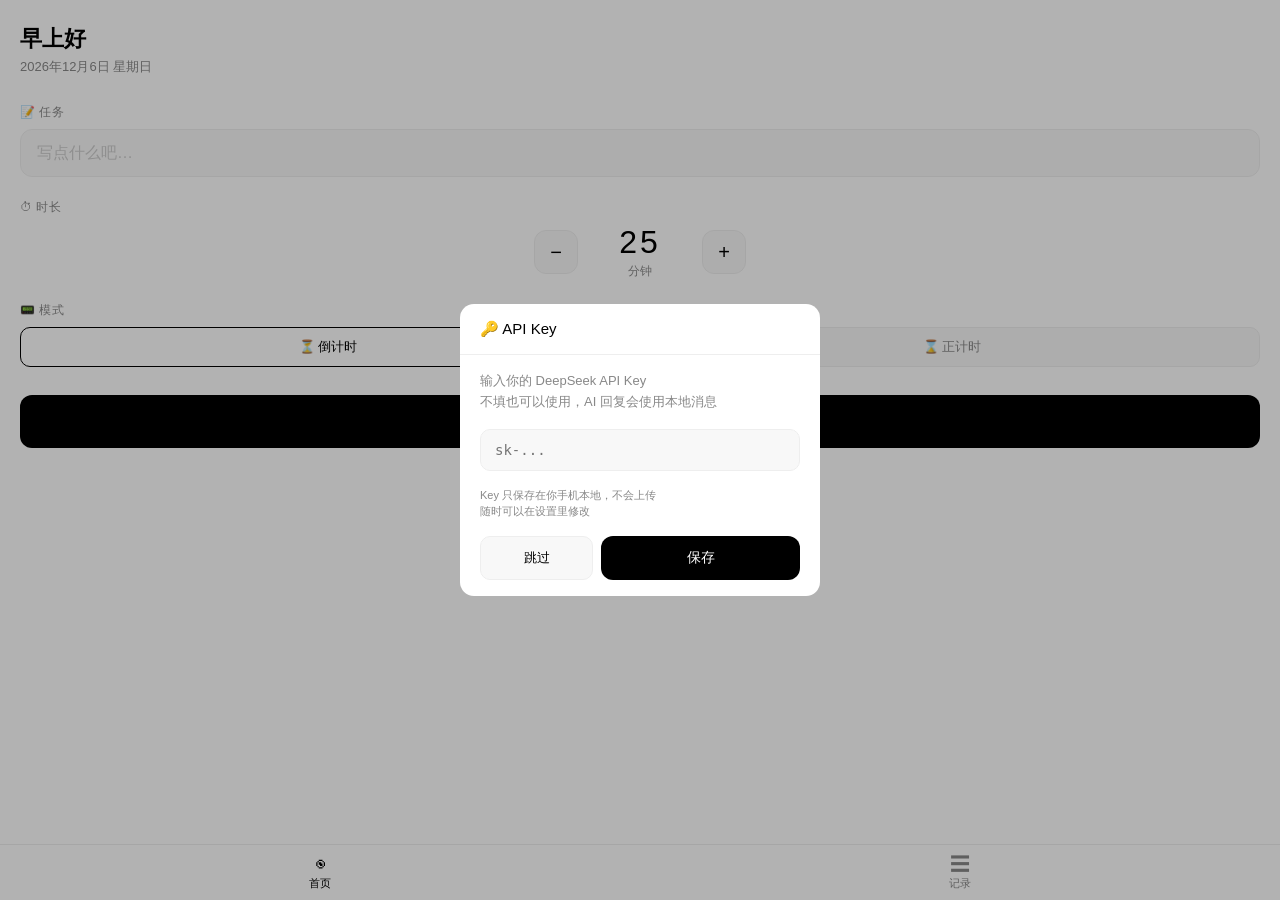
==== index.html @ fe5e8c24 "初始版本：计时陪伴PWA" ====
<!DOCTYPE html>
<html lang="zh-CN">
<head>
  <meta charset="UTF-8">
  <meta name="viewport" content="width=device-width, initial-scale=1.0, maximum-scale=1.0, user-scalable=no, viewport-fit=cover">
  <meta name="theme-color" content="#FFFFFF">
  <meta name="apple-mobile-web-app-capable" content="yes">
  <meta name="apple-mobile-web-app-status-bar-style" content="default">
  <link rel="manifest" href="manifest.json">
  <title>专注伴伴</title>
  <link rel="stylesheet" href="css/style.css">
</head>
<body>

  <!-- ===== 横屏提示 ===== -->
  <div class="rotate-hint" id="rotate-hint">
    <div class="rotate-icon">📱</div>
    <div class="rotate-text">请将手机横屏<br>获得更好的专注体验</div>
  </div>

  <!-- ============================================================
       API Key 输入弹窗（首次启动自动弹出）
       ============================================================ -->
  <div class="modal-overlay" id="apikey-modal">
    <div class="modal-box">
      <div class="modal-header">
        <span>🔑 API Key</span>
      </div>
      <div class="modal-body">
        <div class="apikey-desc">
          输入你的 DeepSeek API Key<br>
          不填也可以使用，AI 回复会使用本地消息
        </div>
        <input class="apikey-input" id="apikey-input" type="text" placeholder="sk-..." autocomplete="off">
        <div class="apikey-hint">
          Key 只保存在你手机本地，不会上传<br>
          随时可以在设置里修改
        </div>
        <div class="apikey-actions">
          <button class="btn-secondary" id="apikey-skip">跳过</button>
          <button class="btn-primary" id="apikey-save">保存</button>
        </div>
      </div>
    </div>
  </div>

  <!-- ============================================================
       首页 - 设置任务
       ============================================================ -->
  <div class="page active" id="page-home">
    <div class="page-content">
      <div class="home-greeting" id="home-greeting">早上好</div>
      <div class="home-date" id="home-date">2026年6月16日</div>

      <div class="input-group">
        <div class="input-label">📝 任务</div>
        <input class="input-field" id="task-input" type="text" placeholder="写点什么吧…" autocomplete="off">
      </div>

      <div class="input-group">
        <div class="input-label">⏱ 时长</div>
        <div class="duration-row">
          <button class="duration-btn" id="duration-down">−</button>
          <div style="text-align:center;">
            <div class="duration-display" id="duration-display">25</div>
            <div class="duration-unit">分钟</div>
          </div>
          <button class="duration-btn" id="duration-up">+</button>
          <input type="hidden" id="duration-input" value="25">
        </div>
      </div>

      <div class="input-group">
        <div class="input-label">📟 模式</div>
        <div class="mode-toggle">
          <button class="mode-btn active" data-mode="countdown">⏳ 倒计时</button>
          <button class="mode-btn" data-mode="countup">⌛ 正计时</button>
        </div>
      </div>

      <button class="btn-primary" id="btn-start">开始专注</button>
    </div>

    <div class="bottom-nav">
      <button class="nav-item active" data-page="home">
        <span class="nav-icon">◉</span>
        <span>首页</span>
      </button>
      <button class="nav-item" data-page="records">
        <span class="nav-icon">☰</span>
        <span>记录</span>
      </button>
    </div>
  </div>

  <!-- ============================================================
       计时页 - 只有时间
       ============================================================ -->
  <div class="page" id="page-timer">
    <div class="timer-screen" id="timer-screen">
      <div class="timer-main-time pulse" id="timer-display">25:00</div>
      <div class="timer-status-line" id="timer-status-line"></div>
    </div>
    <!-- Tap area to show exit button -->
    <div class="timer-exit-area" id="timer-exit-area"></div>
    <button class="timer-exit-btn" id="timer-end">✕</button>
    <!-- AI 气泡 -->
    <div class="bubble-container" id="bubble-container"></div>
  </div>

  <!-- ============================================================
       结束页 - 保存记录
       ============================================================ -->
  <div class="page" id="page-end">
    <div class="page-content">
      <div style="text-align:center;margin:16px 0 20px;">
        <div style="font-size:32px;margin-bottom:4px;">✓</div>
        <div style="font-size:18px;font-weight:500;">完成</div>
      </div>

      <div class="end-card">
        <div class="end-stat-row">
          <span class="end-stat-label">任务</span>
          <span class="end-stat-value" id="end-task">-</span>
        </div>
        <div class="end-stat-row">
          <span class="end-stat-label">时长</span>
          <span class="end-stat-value" id="end-duration">-</span>
        </div>
        <div class="end-stat-row">
          <span class="end-stat-label">状态</span>
          <span class="end-stat-value" id="end-mode">-</span>
        </div>
        <div class="end-stat-row" style="border-bottom:none;">
          <span class="end-stat-label">AI 陪伴</span>
          <span class="end-stat-value" id="end-bubble-count">-</span>
        </div>
      </div>

      <div class="end-card">
        <div style="font-size:13px;font-weight:500;margin-bottom:8px;color:var(--gray-400);">💬 聊天记录</div>
        <div class="end-chat-preview" id="end-chat-log">
          <div style="color:var(--text-light);text-align:center;">暂无 AI 回复</div>
        </div>
      </div>

      <div class="end-actions">
        <button class="btn-primary" id="end-save" data-result="">保存记录</button>
        <button class="btn-secondary" id="end-again">再来</button>
      </div>
    </div>

    <div class="bottom-nav">
      <button class="nav-item" data-page="home">
        <span class="nav-icon">◉</span>
        <span>首页</span>
      </button>
      <button class="nav-item" data-page="records">
        <span class="nav-icon">☰</span>
        <span>记录</span>
      </button>
    </div>
  </div>

  <!-- ============================================================
       记录页
       ============================================================ -->
  <div class="page" id="page-records">
    <div class="page-content">
      <div style="font-size:18px;font-weight:600;margin-bottom:4px;">记录</div>
      <div style="font-size:12px;color:var(--text-light);margin-bottom:20px;">每一次专注都会被记住</div>

      <div class="records-header">
        <button class="records-tab active" data-records-tab="week">本周</button>
        <button class="records-tab" data-records-tab="month">本月</button>
        <button class="records-tab" data-records-tab="all">全部</button>
      </div>

      <div class="records-summary">
        <div class="summary-card">
          <div class="summary-num" id="records-count">0</div>
          <div class="summary-label" id="records-count-label">本周完成</div>
        </div>
        <div class="summary-card">
          <div class="summary-num" id="records-time">0分</div>
          <div class="summary-label">专注时长</div>
        </div>
      </div>

      <div class="records-list" id="records-list">
        <div class="record-empty">还没有记录<br>开始一次专注吧</div>
      </div>
    </div>

    <div class="bottom-nav">
      <button class="nav-item" data-page="home">
        <span class="nav-icon">◉</span>
        <span>首页</span>
      </button>
      <button class="nav-item active" data-page="records">
        <span class="nav-icon">☰</span>
        <span>记录</span>
      </button>
    </div>
  </div>

  <!-- ===== 聊天记录弹窗 ===== -->
  <div class="modal-overlay" id="chat-modal">
    <div class="modal-box">
      <div class="modal-header">
        <span>💬 AI 陪伴记录</span>
        <button class="modal-close" id="chat-modal-close">✕</button>
      </div>
      <div class="modal-body"></div>
    </div>
  </div>

  <!-- ===== Scripts ===== -->
  <script src="js/config.js"></script>
  <script src="js/app.js"></script>

</body>
</html>
---- css/style.css ----
/* ===== 基础 ===== */
*, *::before, *::after { box-sizing: border-box; margin: 0; padding: 0; }
html, body {
  height: 100%; width: 100%;
  font-family: -apple-system, BlinkMacSystemFont, 'Segoe UI', 'PingFang SC', 'Hiragino Sans GB', sans-serif;
  background: #FFFFFF;
  color: #000000;
  -webkit-tap-highlight-color: transparent;
  overflow: hidden;
}

/* ===== 页面容器 ===== */
.page {
  display: none;
  position: fixed; inset: 0;
  flex-direction: column;
  background: #FFFFFF;
  z-index: 1;
}
.page.active { display: flex; }
.page-content {
  flex: 1; overflow-y: auto;
  padding: 24px 20px;
  -webkit-overflow-scrolling: touch;
}

/* ===== 黑白灰配色 ===== */
:root {
  --bg: #FFFFFF;
  --card: #FFFFFF;
  --gray-50: #F8F8F8;
  --gray-100: #EEEEEE;
  --gray-200: #DDDDDD;
  --gray-300: #AAAAAA;
  --gray-400: #888888;
  --gray-500: #666666;
  --gray-600: #444444;
  --text: #000000;
  --text-light: #888888;
  --border: #EEEEEE;
  --shadow: 0 1px 8px rgba(0,0,0,0.04);
  --radius: 14px;
}

/* ===== 底部导航 ===== */
.bottom-nav {
  display: flex; justify-content: space-around; align-items: center;
  height: 56px; padding-bottom: env(safe-area-inset-bottom, 0);
  background: #FFFFFF; border-top: 1px solid var(--border);
  flex-shrink: 0;
}
.nav-item {
  display: flex; flex-direction: column; align-items: center; gap: 2px;
  font-size: 11px; color: var(--text-light);
  background: none; border: none; padding: 6px 16px; cursor: pointer;
  transition: color 0.2s;
}
.nav-item .nav-icon { font-size: 20px; line-height: 1; }
.nav-item.active { color: #000000; }

/* ===== 首页 ===== */
.home-greeting {
  font-size: 22px; font-weight: 600; margin-bottom: 4px; color: #000;
}
.home-date {
  font-size: 13px; color: var(--text-light); margin-bottom: 28px;
}
.input-group {
  margin-bottom: 22px;
}
.input-label {
  font-size: 12px; color: var(--gray-400); margin-bottom: 8px; font-weight: 500;
  letter-spacing: 0.5px;
}
.input-field {
  width: 100%; padding: 14px 16px;
  border: 1px solid var(--border); border-radius: 12px;
  font-size: 16px; color: #000; background: var(--gray-50);
  outline: none; transition: all 0.2s;
}
.input-field:focus { border-color: #000; background: #fff; }
.input-field::placeholder { color: #CCC; }

/* ===== 时长选择器 ===== */
.duration-row {
  display: flex; align-items: center; gap: 12px;
  justify-content: center;
}
.duration-btn {
  width: 44px; height: 44px;
  border: 1px solid var(--border); border-radius: 12px;
  background: var(--gray-50); color: #000;
  font-size: 20px; cursor: pointer; display: flex;
  align-items: center; justify-content: center;
  transition: all 0.2s; font-weight: 300;
}
.duration-btn:active { background: var(--gray-100); }
.duration-display {
  font-size: 32px; font-weight: 300; letter-spacing: 3px;
  min-width: 100px; text-align: center; color: #000;
}
.duration-unit {
  font-size: 12px; color: var(--text-light); margin-top: 2px;
}

/* ===== 模式切换 ===== */
.mode-toggle {
  display: flex; gap: 8px; margin-bottom: 28px;
}
.mode-btn {
  flex: 1; padding: 10px; text-align: center;
  border: 1px solid var(--border); border-radius: 10px;
  background: var(--gray-50); color: var(--text-light); font-size: 13px;
  cursor: pointer; transition: all 0.2s;
}
.mode-btn.active {
  border-color: #000; color: #000;
  background: #fff;
}

/* ===== 按钮 ===== */
.btn-primary {
  width: 100%; padding: 16px;
  background: #000;
  border: none; border-radius: 12px;
  color: #fff; font-size: 16px; font-weight: 500;
  cursor: pointer; transition: all 0.2s;
}
.btn-primary:active { opacity: 0.8; transform: scale(0.97); }
.btn-secondary {
  padding: 12px 24px;
  background: var(--gray-50); border: 1px solid var(--border);
  border-radius: 10px; color: #000; font-size: 14px;
  cursor: pointer; transition: all 0.2s;
}
.btn-secondary:active { background: var(--gray-100); }

/* ===== 计时页 - ONLY TIME ===== */
#page-timer {
  background: #FFFFFF;
}
.timer-screen {
  position: fixed; inset: 0;
  display: flex; align-items: center; justify-content: center;
  background: #FFFFFF; overflow: hidden;
}
.timer-main-time {
  font-size: min(20vw, 20vh, 160px);
  font-weight: 200;
  letter-spacing: 4px;
  color: #000;
  line-height: 1;
  font-variant-numeric: tabular-nums;
  font-family: -apple-system, 'Helvetica Neue', 'SF Pro Display', sans-serif;
  text-align: center;
  user-select: none;
}
/* Subtle breathing animation */
@keyframes timerPulse {
  0%, 100% { opacity: 1; }
  50% { opacity: 0.85; }
}
.timer-main-time.pulse {
  animation: timerPulse 3s ease-in-out infinite;
}

/* Timer exit button - tiny, appears on tap */
.timer-exit-area {
  position: fixed; inset: 0; z-index: 5; cursor: pointer;
}
.timer-exit-btn {
  position: fixed; top: 16px; right: 16px; z-index: 20;
  width: 36px; height: 36px; border-radius: 50%;
  background: var(--gray-50); border: 1px solid var(--border);
  color: #000; font-size: 16px; cursor: pointer;
  display: flex; align-items: center; justify-content: center;
  opacity: 0; transition: opacity 0.3s;
}
.timer-exit-btn.show { opacity: 1; }
.timer-exit-btn:active { background: var(--gray-100); }

/* Timer status text (tiny, below time) */
.timer-status-line {
  position: fixed; bottom: 40px; left: 0; right: 0;
  text-align: center; font-size: 11px; color: var(--text-light);
  letter-spacing: 2px; font-weight: 400;
  pointer-events: none;
}

/* ===== AI 气泡容器 ===== */
.bubble-container {
  position: fixed; bottom: 60px; left: 0; right: 0;
  height: 50vh; pointer-events: none; overflow: hidden;
  z-index: 10;
}
.bubble {
  position: absolute; left: 50%; transform: translateX(-50%);
  max-width: 72%; min-width: 60px;
  padding: 10px 18px; border-radius: 18px;
  background: var(--gray-50); box-shadow: var(--shadow);
  font-size: 14px; line-height: 1.4; color: #000;
  pointer-events: auto; cursor: pointer;
  opacity: 0;
  animation: bubbleFloat 10s ease-out forwards;
  white-space: pre-wrap; text-align: center;
}
@keyframes bubbleFloat {
  0%   { opacity: 0; transform: translateX(-50%) translateY(40px); }
  6%   { opacity: 1; transform: translateX(-50%) translateY(0); }
  70%  { opacity: 1; }
  100% { opacity: 0; transform: translateX(-50%) translateY(-250px); }
}

/* ===== 聊天记录弹窗 ===== */
.modal-overlay {
  display: none; position: fixed; inset: 0;
  background: rgba(0,0,0,0.3); z-index: 100;
  justify-content: center; align-items: center;
  padding: 20px;
}
.modal-overlay.open { display: flex; }
.modal-box {
  background: #fff; border-radius: var(--radius);
  width: 100%; max-width: 400px; max-height: 70vh;
  display: flex; flex-direction: column; overflow: hidden;
}
.modal-header {
  padding: 16px 20px; border-bottom: 1px solid var(--border);
  font-size: 15px; font-weight: 500;
  display: flex; justify-content: space-between; align-items: center;
}
.modal-close {
  background: none; border: none; font-size: 18px; color: var(--text-light);
  cursor: pointer; padding: 4px;
}
.modal-body {
  padding: 16px 20px; overflow-y: auto; flex: 1;
}
.chat-msg {
  margin-bottom: 10px; padding: 10px 14px;
  border-radius: 12px; font-size: 14px; line-height: 1.5;
}
.chat-msg.ai {
  background: var(--gray-50); color: #000;
  margin-right: 32px; border-bottom-left-radius: 4px;
}
.chat-msg.time {
  font-size: 11px; color: var(--text-light); margin-top: 4px;
}

/* ===== API Key 弹窗 ===== */
#apikey-modal .modal-box { max-width: 360px; }
.apikey-desc {
  font-size: 13px; color: var(--text-light); line-height: 1.6;
  margin-bottom: 16px;
}
.apikey-input {
  width: 100%; padding: 12px 14px;
  border: 1px solid var(--border); border-radius: 10px;
  font-size: 14px; color: #000; background: var(--gray-50);
  outline: none; font-family: monospace; margin-bottom: 16px;
}
.apikey-input:focus { border-color: #000; }
.apikey-hint {
  font-size: 11px; color: var(--text-light); margin-bottom: 16px;
  line-height: 1.5;
}
.apikey-actions {
  display: flex; gap: 8px;
}
.apikey-actions .btn-primary { flex: 2; font-size: 14px; padding: 12px; }
.apikey-actions .btn-secondary { flex: 1; font-size: 13px; padding: 12px; }

/* ===== 结束页 ===== */
.end-card {
  background: var(--gray-50); border-radius: var(--radius);
  padding: 20px; margin-bottom: 12px;
}
.end-stat-row {
  display: flex; justify-content: space-between; padding: 8px 0;
  border-bottom: 1px solid var(--border); font-size: 14px;
}
.end-stat-row:last-child { border-bottom: none; }
.end-stat-label { color: var(--text-light); }
.end-stat-value { font-weight: 500; color: #000; }
.end-chat-preview {
  max-height: 180px; overflow-y: auto;
  background: #fff; border-radius: 10px; padding: 12px;
  margin-top: 10px; font-size: 13px; line-height: 1.6;
  color: var(--text-light);
}
.end-actions {
  display: flex; gap: 10px; margin-top: 16px;
}
.end-actions .btn-primary { flex: 2; }
.end-actions .btn-secondary { flex: 1; }

/* ===== 记录页 ===== */
.records-header {
  display: flex; gap: 6px; margin-bottom: 20px;
}
.records-tab {
  flex: 1; padding: 10px; text-align: center;
  border: 1px solid var(--border); border-radius: 10px;
  background: var(--gray-50); color: var(--text-light); font-size: 13px;
  cursor: pointer; transition: all 0.2s;
}
.records-tab.active {
  border-color: #000; color: #000;
  background: #fff;
}
.records-summary {
  display: grid; grid-template-columns: 1fr 1fr; gap: 10px;
  margin-bottom: 20px;
}
.summary-card {
  background: var(--gray-50); border-radius: 12px; padding: 16px;
  text-align: center;
}
.summary-num {
  font-size: 28px; font-weight: 300; color: #000;
  line-height: 1.2;
}
.summary-label {
  font-size: 11px; color: var(--text-light); margin-top: 4px;
}
.records-list {
  display: flex; flex-direction: column; gap: 6px; padding-bottom: 20px;
}
.record-item {
  background: var(--gray-50); border-radius: 10px; padding: 12px 14px;
  display: flex; justify-content: space-between; align-items: center;
  cursor: pointer;
}
.record-left { flex: 1; }
.record-task {
  font-size: 14px; font-weight: 500; margin-bottom: 2px; color: #000;
}
.record-meta {
  font-size: 11px; color: var(--text-light);
}
.record-duration {
  font-size: 16px; font-weight: 300; color: #000;
  white-space: nowrap;
}
.record-empty {
  text-align: center; padding: 40px 20px; color: var(--text-light);
  font-size: 14px; line-height: 1.6;
}

/* ===== 通用工具 ===== */
.fade-in { animation: fadeIn 0.3s ease; }
@keyframes fadeIn { from { opacity: 0; transform: translateY(6px); } to { opacity: 1; transform: translateY(0); } }

/* ===== 横屏提示 ===== */
.rotate-hint {
  display: none; position: fixed; inset: 0; z-index: 200;
  background: #fff; justify-content: center; align-items: center;
  flex-direction: column; gap: 12px; padding: 40px;
  text-align: center;
}
.rotate-hint.show { display: flex; }
.rotate-icon { font-size: 40px; animation: rotatePhone 2s ease infinite; }
@keyframes rotatePhone {
  0%, 100% { transform: rotate(0deg); }
  50% { transform: rotate(90deg); }
}
.rotate-text { font-size: 14px; color: var(--text-light); line-height: 1.6; }
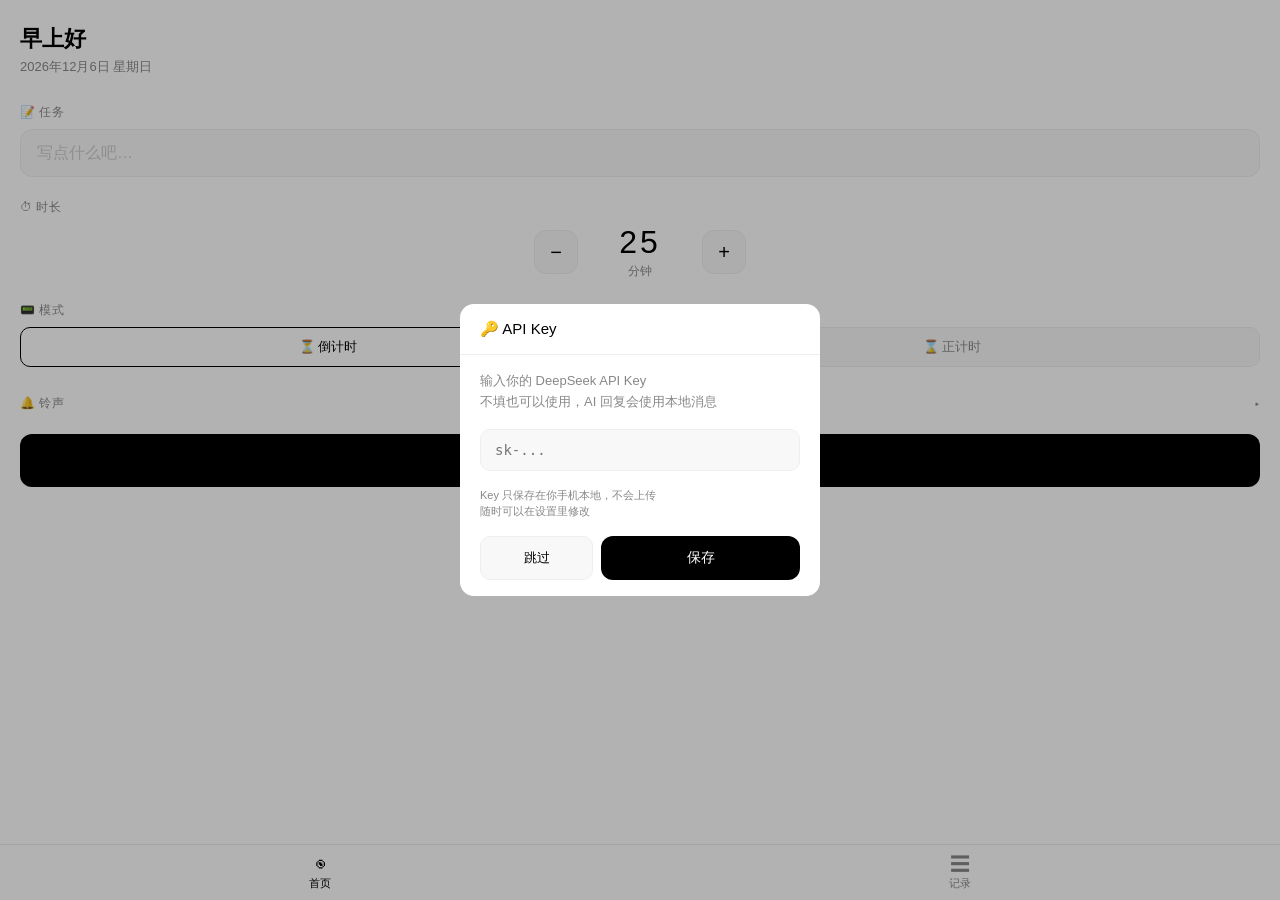
==== commit b860485b: "feat: 添加自定义铃声功能 - 默认 Web Audio API 双音叮咚铃声（无需音频文件） - 支持上传自定义 MP3/WAV/M4A 铃声（存储于 localStorage） - 可折叠铃声" ====
--- a/index.html
+++ b/index.html
@@ -12,10 +12,11 @@
 </head>
 <body>
 
-  <!-- ===== 横屏提示 ===== -->
+  <!-- ===== 横屏提示（不遮拦，仅建议） ===== -->
   <div class="rotate-hint" id="rotate-hint">
-    <div class="rotate-icon">📱</div>
-    <div class="rotate-text">请将手机横屏<br>获得更好的专注体验</div>
+    <span class="rotate-icon">📱</span>
+    <span class="rotate-text">横屏体验更佳</span>
+    <button class="rotate-close" id="rotate-close">✕</button>
   </div>
 
   <!-- ============================================================
@@ -78,6 +79,24 @@
         </div>
       </div>
 
+      <!-- ===== 铃声设置（可折叠） ===== -->
+      <div class="input-group">
+        <div class="input-label ringtone-header" id="ringtone-toggle">
+          <span>🔔 铃声</span>
+          <span class="ringtone-arrow" id="ringtone-arrow">▸</span>
+        </div>
+        <div class="ringtone-panel" id="ringtone-panel">
+          <div class="ringtone-status" id="ringtone-status">默认铃声</div>
+          <div class="ringtone-actions">
+            <button class="ringtone-btn" id="ringtone-upload-btn">上传</button>
+            <button class="ringtone-btn" id="ringtone-test-btn">▶ 试听</button>
+            <button class="ringtone-btn" id="ringtone-reset-btn">重置</button>
+          </div>
+          <input type="file" id="ringtone-file-input" accept="audio/*" style="display:none;">
+          <div class="ringtone-hint">支持 MP3 / WAV / M4A，建议 30 秒以内</div>
+        </div>
+      </div>
+
       <button class="btn-primary" id="btn-start">开始专注</button>
     </div>
 
@@ -208,10 +227,14 @@
   <div class="modal-overlay" id="chat-modal">
     <div class="modal-box">
       <div class="modal-header">
-        <span>💬 AI 陪伴记录</span>
+        <span>骆云影</span>
         <button class="modal-close" id="chat-modal-close">✕</button>
       </div>
-      <div class="modal-body"></div>
+      <div class="modal-body" id="chat-modal-body"></div>
+      <div class="chat-footer">
+        <input type="text" class="chat-input" id="chat-input" placeholder="回复骆云影..." maxlength="200">
+        <button class="chat-send" id="chat-send">发送</button>
+      </div>
     </div>
   </div>
 
--- a/css/style.css
+++ b/css/style.css
@@ -244,9 +244,30 @@
   background: var(--gray-50); color: #000;
   margin-right: 32px; border-bottom-left-radius: 4px;
 }
-.chat-msg.time {
+.chat-msg.user {
+  background: #1e1e1e; color: #fff;
+  margin-left: 32px; border-bottom-right-radius: 4px;
+}
+.chat-msg-time {
   font-size: 11px; color: var(--text-light); margin-top: 4px;
 }
+.chat-footer {
+  display: flex; padding: 12px 16px; gap: 8px;
+  border-top: 1px solid var(--border); background: #fff;
+}
+.chat-input {
+  flex: 1; padding: 10px 14px;
+  border: 1px solid var(--border); border-radius: 20px;
+  font-size: 14px; outline: none; color: #000;
+}
+.chat-input:focus { border-color: #000; }
+.chat-send {
+  background: #1e1e1e; color: #fff; border: none;
+  border-radius: 20px; padding: 10px 18px;
+  font-size: 13px; cursor: pointer;
+}
+.chat-send:hover { background: #333; }
+.chat-send:disabled { opacity: 0.5; }
 
 /* ===== API Key 弹窗 ===== */
 #apikey-modal .modal-box { max-width: 360px; }
@@ -352,17 +373,64 @@
 .fade-in { animation: fadeIn 0.3s ease; }
 @keyframes fadeIn { from { opacity: 0; transform: translateY(6px); } to { opacity: 1; transform: translateY(0); } }
 
+/* ===== 铃声设置 ===== */
+.ringtone-header {
+  display: flex !important;
+  justify-content: space-between !important;
+  align-items: center !important;
+  cursor: pointer !important;
+  user-select: none;
+}
+.ringtone-header:active { opacity: 0.6; }
+.ringtone-arrow {
+  font-size: 12px; color: var(--text-light);
+  transition: transform 0.2s;
+}
+.ringtone-arrow.open { transform: rotate(90deg); }
+.ringtone-panel {
+  display: none;
+  background: var(--gray-50);
+  border-radius: 10px;
+  padding: 14px;
+  margin-top: 8px;
+}
+.ringtone-panel.open { display: block; }
+.ringtone-status {
+  font-size: 13px; color: var(--gray-500);
+  margin-bottom: 10px;
+}
+.ringtone-actions {
+  display: flex; gap: 6px;
+}
+.ringtone-btn {
+  flex: 1; padding: 8px 0;
+  background: #fff;
+  border: 1px solid var(--border);
+  border-radius: 8px;
+  font-size: 12px; color: #000;
+  cursor: pointer; text-align: center;
+  transition: all 0.15s;
+}
+.ringtone-btn:active { background: var(--gray-100); }
+.ringtone-btn:disabled { opacity: 0.4; }
+.ringtone-hint {
+  font-size: 11px; color: var(--text-light);
+  margin-top: 8px; line-height: 1.4;
+}
+
 /* ===== 横屏提示 ===== */
 .rotate-hint {
-  display: none; position: fixed; inset: 0; z-index: 200;
-  background: #fff; justify-content: center; align-items: center;
-  flex-direction: column; gap: 12px; padding: 40px;
-  text-align: center;
+  display: none; position: fixed; bottom: 80px; left: 50%; transform: translateX(-50%);
+  z-index: 100; padding: 6px 14px; border-radius: 20px;
+  background: var(--gray-50); gap: 6px;
+  align-items: center; white-space: nowrap;
+  box-shadow: 0 2px 8px rgba(0,0,0,0.08);
 }
 .rotate-hint.show { display: flex; }
-.rotate-icon { font-size: 40px; animation: rotatePhone 2s ease infinite; }
+.rotate-icon { font-size: 14px; animation: rotatePhone 2s ease infinite; }
 @keyframes rotatePhone {
   0%, 100% { transform: rotate(0deg); }
   50% { transform: rotate(90deg); }
 }
-.rotate-text { font-size: 14px; color: var(--text-light); line-height: 1.6; }
+.rotate-text { font-size: 12px; color: var(--text-light); }
+.rotate-close { background: none; border: none; font-size: 12px; color: var(--text-light); cursor: pointer; padding: 0 0 0 4px; line-height: 1; }
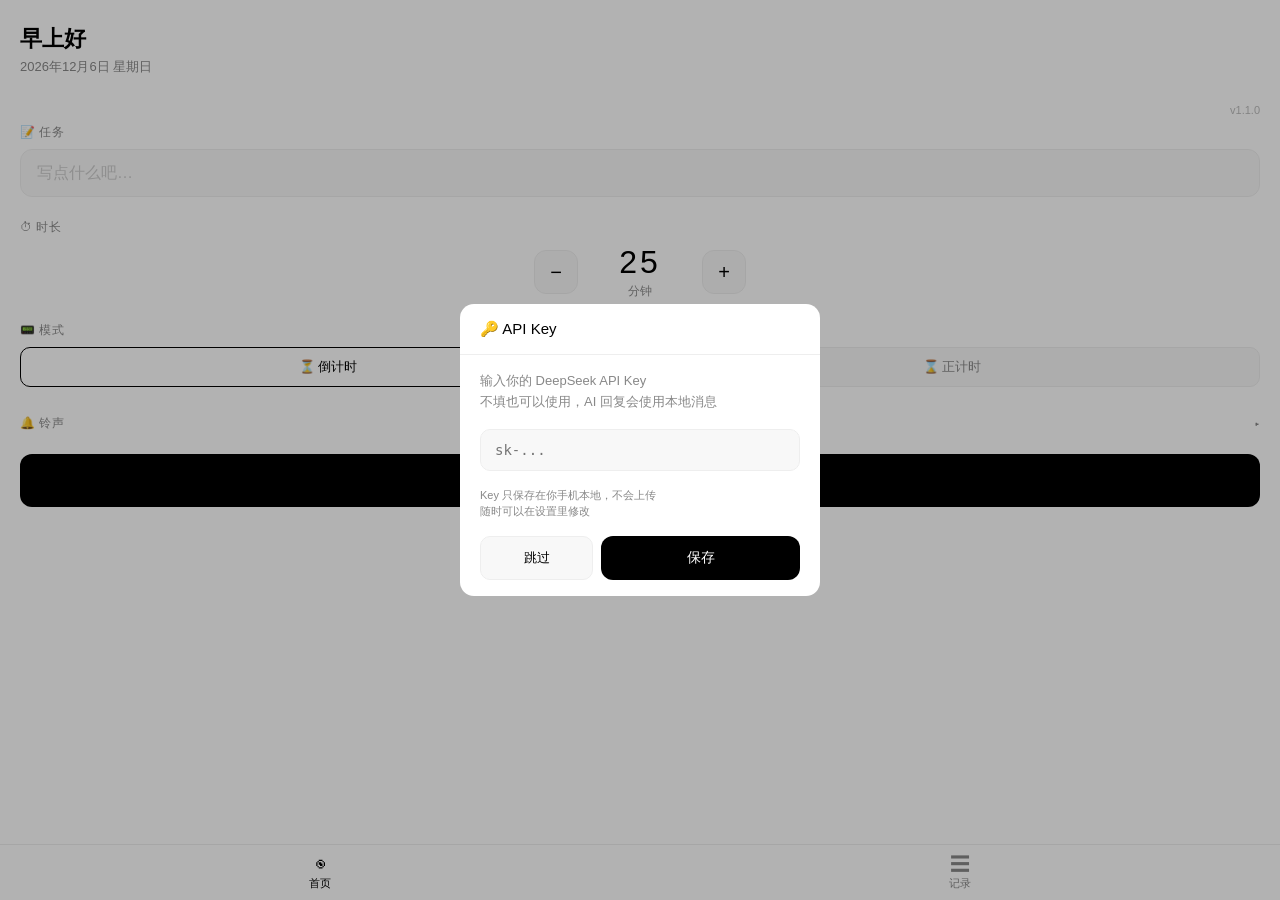
==== commit a97065c4: "修复SW缓存导致代码不更新：network-first策略+缓存名v3+版本号" ====
--- a/index.html
+++ b/index.html
@@ -53,6 +53,8 @@
       <div class="home-greeting" id="home-greeting">早上好</div>
       <div class="home-date" id="home-date">2026年6月16日</div>
 
+      <div style="text-align:right;font-size:11px;color:#bbb;margin-bottom:8px;">v1.1.0</div>
+
       <div class="input-group">
         <div class="input-label">📝 任务</div>
         <input class="input-field" id="task-input" type="text" placeholder="写点什么吧…" autocomplete="off">
